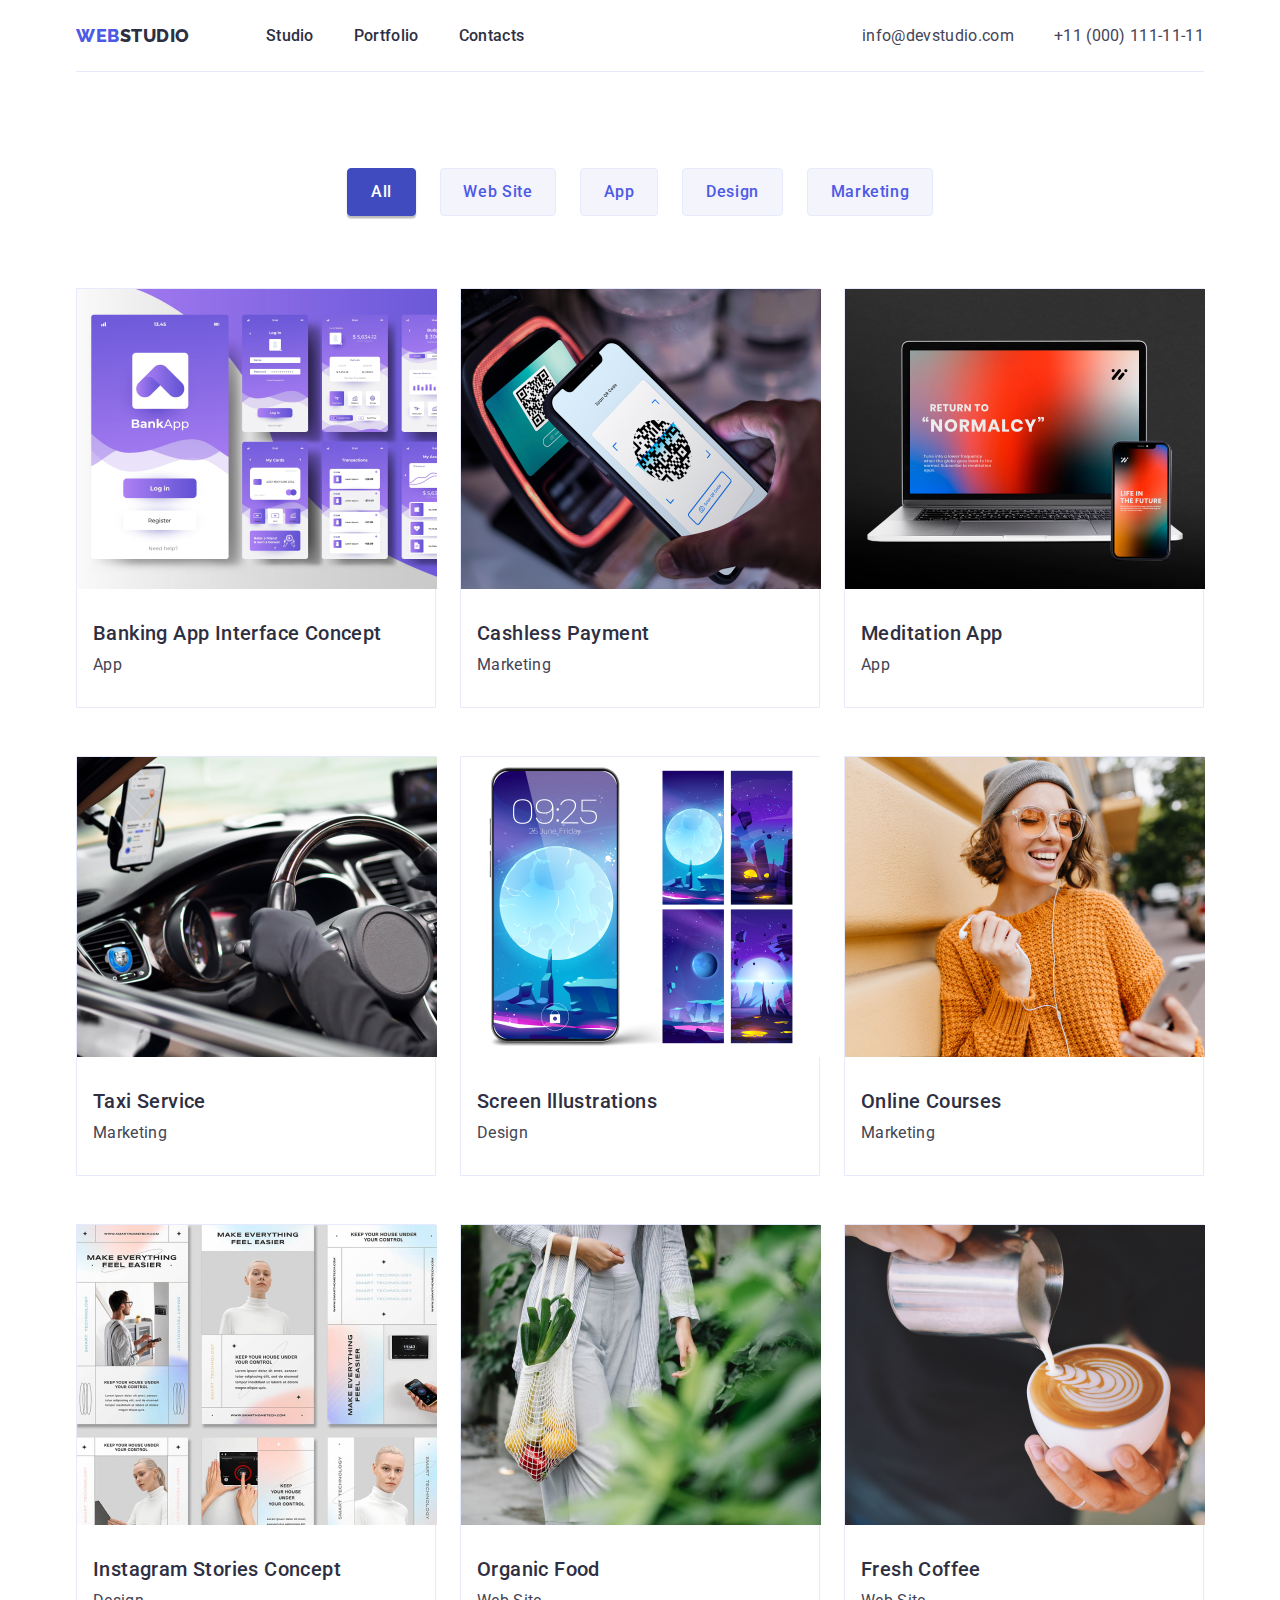
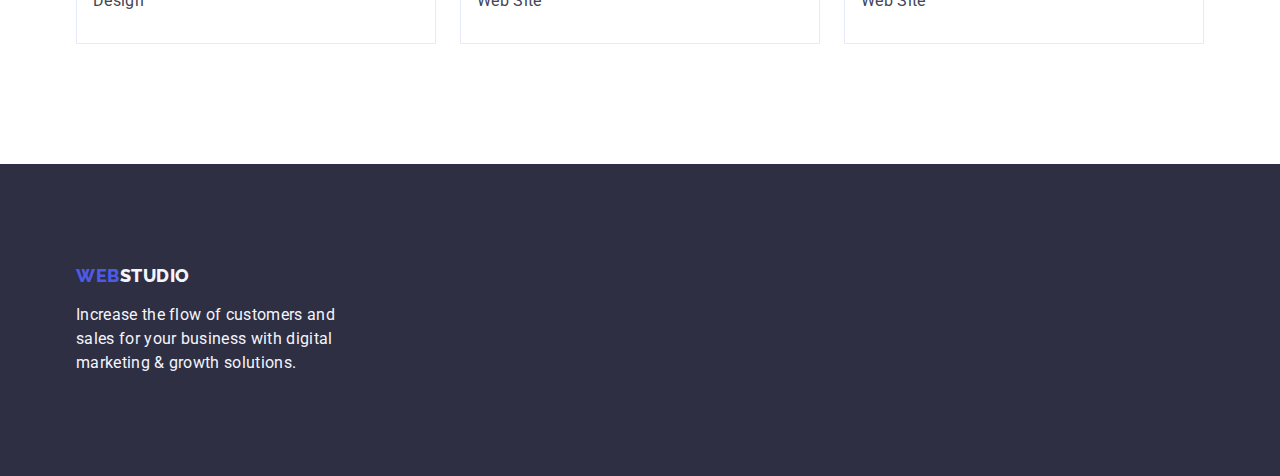
==== portfolio.html @ 5c50197b "init: start task goit-markup-hw-04" ====
<!DOCTYPE html>
<html lang="en">
  <head>
    <meta charset="UTF-8" />
    <meta name="viewport" content="width=device-width, initial-scale=1.0" />
    <meta http-equiv="X-UA-Compatible" content="ie=edge" />
    <title>WebStudio</title>
    <link rel="preconnect" href="https://fonts.googleapis.com" />
    <link rel="preconnect" href="https://fonts.gstatic.com" crossorigin />
    <link
      href="https://fonts.googleapis.com/css2?family=Roboto:ital,wght@0,100;0,300;0,400;0,500;0,700;0,900;1,100;1,300;1,400;1,500;1,700;1,900&display=swap"
      rel="stylesheet"
    />
    <link
      href="https://fonts.googleapis.com/css2?family=Raleway:ital,wght@0,800;1,800&display=swap"
      rel="stylesheet"
    />
    <link rel="stylesheet" href="./css/portfolio.css" />
    <link rel="stylesheet" href="css/modern-normalize.min.css">
  </head>

  <body class="body">
    <header class="top__nav container">
      <nav class="menu__nav">
        <a class="logo link" href="./index.html"
          >Web<span class="logo__part2">Studio</span></a
        >
        <ul class="nav__item list">
          <li>
            <a class="nav__link link" href="./index.html">Studio</a>
          </li>
          <li>
            <a class="nav__link link" href="./portfolio.html">Portfolio</a>
          </li>
          <li>
            <a class="nav__link link" href="">Contacts</a>
          </li>
        </ul>
      </nav>
      <address class="nav__address">
        <ul class="nav__address__item list">
          <li>
            <a class="address__link link" href="mailto:info@devstudio.com"
              >info@devstudio.com</a
            >
          </li>
          <li>
            <a class="address__link link" href="tel:+110001111111"
              >+11 (000) 111-11-11</a
            >
          </li>
        </ul>
      </address>
    </header>

    <main class="main">
      <div class="main__container">
        <h1 hidden>Portfolio</h1>
        <ul class="filters">
          <li class="filters__item filter1">
            <button class="filters__item__btn1 filter__btn" type="button">
              All
            </button>
          </li>
          <li class="filters__item filter2">
            <button class="filters__item__btn2 filter__btn" type="button">
              Web Site
            </button>
          </li>
          <li class="filters__item filter3">
            <button class="filters__item__btn3 filter__btn" type="button">
              App
            </button>
          </li>
          <li class="filters__item filter4">
            <button class="filters__item__btn4 filter__btn" type="button">
              Design
            </button>
          </li>
          <li class="filters__item filter5">
            <button class="filters__item__btn5 filter__btn" type="button">
              Marketing
            </button>
          </li>
        </ul>
        <ul class="row">
          <li class="row__item row__item1">
            <img
              src="portfolio__images/Banking.jpg"
              alt="Banking App Interface Concept"
              width="360"
              height="300"
            />
            <div class="text__container">
              <h3 class="text__h3">Banking App Interface Concept</h3>
              <p class="text__p">App</p>
            </div>
          </li>
          <li class="row__item row__item2">
            <img
              src="portfolio__images/Cashless.jpg"
              alt="Cashless Payment"
              width="360"
              height="300"
            />
            <div class="text__container">
              <h3 class="text__h3">Cashless Payment</h3>
              <p class="text__p">Marketing</p>
            </div>
          </li>
          <li class="row__item row__item3">
            <img
              src="portfolio__images/Meditation.jpg"
              alt="Meditation App"
              width="360"
              height="300"
            />
            <div class="text__container">
              <h3 class="text__h3">Meditation App</h3>
              <p class="text__p">App</p>
            </div>
          </ul>
        <ul class="row">
          </li>
          <li class="row__item row__item4">
            <img
              src="portfolio__images/Taxi.jpg"
              alt="Taxi Service"
              width="360"
              height="300"
            />
            <div class="text__container">
              <h3 class="text__h3">Taxi Service</h3>
              <p class="text__p">Marketing</p>
            </div>
          </li>
          <li class="row__item row__item5">
            <img
              src="portfolio__images/Screen.jpg"
              alt="Screen lllustrations"
              width="360"
              height="300"
            />
            <div class="text__container">
              <h3 class="text__h3">Screen lllustrations</h3>
              <p class="text__p">Design</p>
            </div>
          </li>
          <li class="row__item row__item6">
            <img
              src="portfolio__images/Online.jpg"
              alt="Online Courses"
              width="360"
              height="300"
            />
            <div class="text__container">
              <h3 class="text__h3">Online Courses</h3>
              <p class="text__p">Marketing</p>
            </div>
        </ul>
        <ul class="row">
          </li>
          <li class="row__item row__item7">
            <img
              src="portfolio__images/Instagram.jpg"
              alt="Instagram Storis Concept"
              width="360"
              height="300"
            />
            <div class="text__container">
              <h3 class="text__h3">Instagram Stories Concept</h3>
              <p class="text__p">Design</p>
            </div>
          </li>
          <li class="row__item row__item8">
            <img
              src="portfolio__images/Organic.jpg"
              alt="Organic Food"
              width="360"
              height="300"
            />
            <div class="text__container">
              <h3 class="text__h3">Organic Food</h3>
              <p class="text__p">Web Site</p>
            </div>
          </li>
          <li class="row__item row__item9">
            <img
              src="portfolio__images/Fresh.jpg"
              alt="Fresh Coffee"
              width="360"
              height="300"
            />
            <div class="text__container">
              <h3 class="text__h3">Fresh Coffee</h3>
              <p class="text__p">Web Site</p>
            </div>
          </li>
        </ul>
      </div>
    </main>

 <footer class="footer-bg">
      <div class="container">
        <div class="footer__text_container">
          <a class="logo-footer link" href="./index.html">
            Web<span class="logo__part2-footer">Studio</span>
          </a>
          <p class="footer__text">
            Increase the flow of customers and <br />
            sales for your business with digital <br />
            marketing & growth solutions.
          </p>
        </div>
      </div>
    </footer>
  </body>
</html>
---- css/portfolio.css ----
* {
  margin: 0;
  padding: 0;
  box-sizing: border-box;
}

:root {
  --main-font: "Roboto", sans-serif;
  --logo-font: "Raleway", sans-serif;
  --primary-brand: #4d5ae5;
  --pressed-state: #404bbf;
  --dark: #2e2f42;
  --success: #31d0aa;
  --text: #434455;
  --subtle-text: #8e8f99;
  --accent: #e7e9fc;
  --light: #f4f4fd;
  --modal-overlay: #2e2f42;
  --hero-bg: #2e2f42;
  --white-bg: #fff;
  --modal-bg: #fcfcfc;
  --modal-overlay: rgba(46, 47, 66, 0.4);
  --hero-bg: rgba(46, 47, 66, 0.7);
}
img{
   display: block;
}

ul {
  list-style: none;
}

a {
  text-decoration: none;
}

button {
  border: none;
}

body {
  background-color: var(--white-bg);
  color: var(--text);
  font-family: var(--main-font);
}

.list {
  list-style: none;
}

.link {
  text-decoration: none;
}

.container {
  width: 1128px;
  margin: 0 auto;
}

/*! Nav */

.top__nav {
  height: 72px;
  display: flex;
  justify-content: space-between;
  border-bottom: 1px solid var(--accent);
}

.menu__nav {
  display: flex;
  gap: 76px;
  align-items: center;
}

.nav__item,
.nav__address__item {
  display: flex;
  gap: 40px;
}

.nav__address {
  display: flex;
  align-items: center;
}

.logo {
  font-family: var(--logo-font);
  font-weight: 800;
  font-size: 18px;
  line-height: 1.17;
  letter-spacing: 0.03em;
  color: var(--primary-brand);
  text-transform: uppercase;
}

.logo__part2 {
  color: #2e2f42;
}

.nav__link {
  font-family: var(--main-font);
  color: var(--dark);
  font-size: 16px;
  font-weight: 500;
  line-height: 1.5;
  letter-spacing: 0.02em;
}
.link:hover {
  color: var(--pressed-state);
}
.link:focus {
  color: var(--pressed-state);
}
.address__link {
  color: var(--text);
  font-family: var(--main-font);
  font-style: normal;
  font-weight: 400;
  font-size: 16px;
  line-height: 24px;
  letter-spacing: 0.02em;
}

.hero__bg {
  height: 600px;
  background-color: var(--dark);
}

/*! 
    main
    filter 
*/
.main__container {
  margin-bottom: 120px;
}

.wrapper__filter {
  width: 1128px;
  display: flex;
  justify-content: center;
  margin: 0 auto;
}

.filters {
  display: flex;
  justify-content: center;
  align-items: center;
  margin-top: 96px;
  margin-bottom: 72px;
  gap: 24px;
}

.filter__btn {
  font-family: var(--main-font);
  font-weight: 500;
  font-size: 16px;
  line-height: 24px;
  text-align: center;
  letter-spacing: 0.04em;
  color: var(--primary-brand);
  background: var(--light);
  border: 1px solid #e7e9fc;
  border-radius: 4px;
  cursor: pointer;
}

.filter__btn:hover {
  background: #404bbf;
  box-shadow: 0px 3px 1px rgba(0, 0, 0, 0.1), 0px 2px 1px rgba(0, 0, 0, 0.08),
    0px 2px 2px rgba(0, 0, 0, 0.12);
  color: var(--white-bg);
}

.filters__item__btn1 {
  width: 69px;
  height: 48px;
  background: var(--pressed-state);
  box-shadow: 0px 3px 1px rgba(0, 0, 0, 0.1), 0px 2px 1px rgba(0, 0, 0, 0.08),
    0px 2px 2px rgba(0, 0, 0, 0.12);
  color: var(--white-bg);
  border-color: var(--pressed-state);
  border-radius: 4px;
  pointer-events: none;
}

.filters__item__btn2 {
  width: 116px;
  height: 48px;
}

.filters__item__btn3 {
  width: 78px;
  height: 48px;
}

.filters__item__btn4 {
  width: 101px;
  height: 48px;
}

.filters__item__btn5 {
  width: 126px;
  height: 48px;
}

/*! Row 1 */

.row {
  display: flex;
  justify-content: center;
  align-items: center;
  gap: 24px;
  margin: 0 auto 48px;
}

.wrapper__row1,
.wrapper__row2 {
  width: 1128px;
  height: 420px;
  margin: 0 auto;
  margin-bottom: 48px;
}

.wrapper__row3 {
  width: 1128px;
  height: 420px;
  margin: 0 auto;
}

.row__item {
  width: 360px;
  height: 420px;
  display: flex;
  flex-direction: column;
  gap: 32px;
  background: var(--white-bg);
  border: 1px solid var(--accent);
}

.text__container {
  display: flex;
  flex-direction: column;
  gap: 8px;
  padding: 0 16px;
}

.text__h3 {
  height: 24px;
  font-family: var(--main-font);
  font-weight: 500;
  font-size: 20px;
  line-height: 24px;
  letter-spacing: 0.02em;
  color: var(--dark);
}

.text__p {
  font-family: var(--main-font);
  font-weight: 400;
  font-size: 16px;
  line-height: 24px;
  letter-spacing: 0.02em;
  color: var(--text);
}

/*! Footer */

.footer-bg {
  height: 312px;
  background-color: var(--dark);
  display: flex;
  align-items: center;
}

.logo-footer {
  font-family: "Raleway", sans-serif;
  font-weight: 800;
  font-size: 18px;
  line-height: 1.17;
  letter-spacing: 0.03em;
  color: var(--primary-brand);
  text-transform: uppercase;
}

.logo-footer.link {
  text-decoration: none;
}

.logo__part2-footer {
  color: #f4f4fd;
}

.footer__text {
  color: var(--light);
  font-family: var(--main-font);
  font-weight: 400;
  font-size: 16px;
  line-height: 24px;
  letter-spacing: 0.02em;
}

.footer__text_container {
  display: flex;
  flex-direction: column;
  gap: 16px;
}
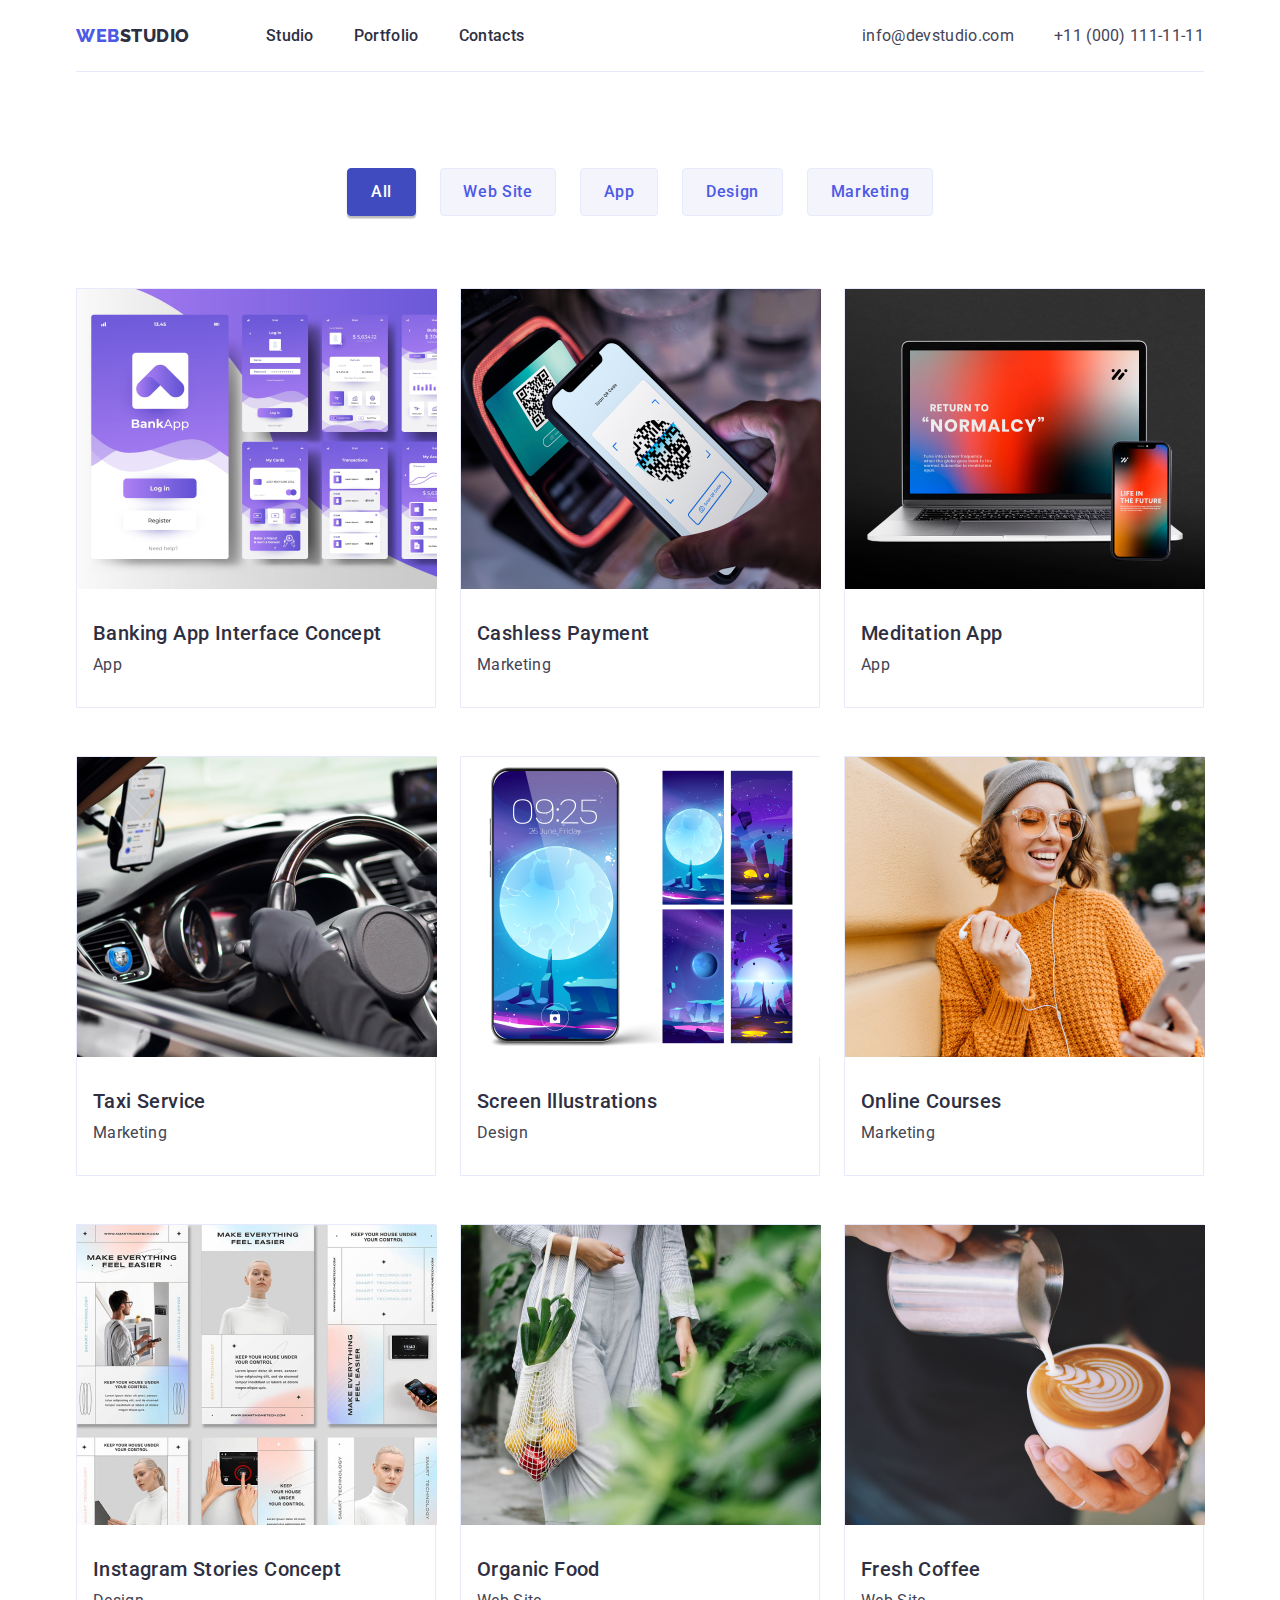
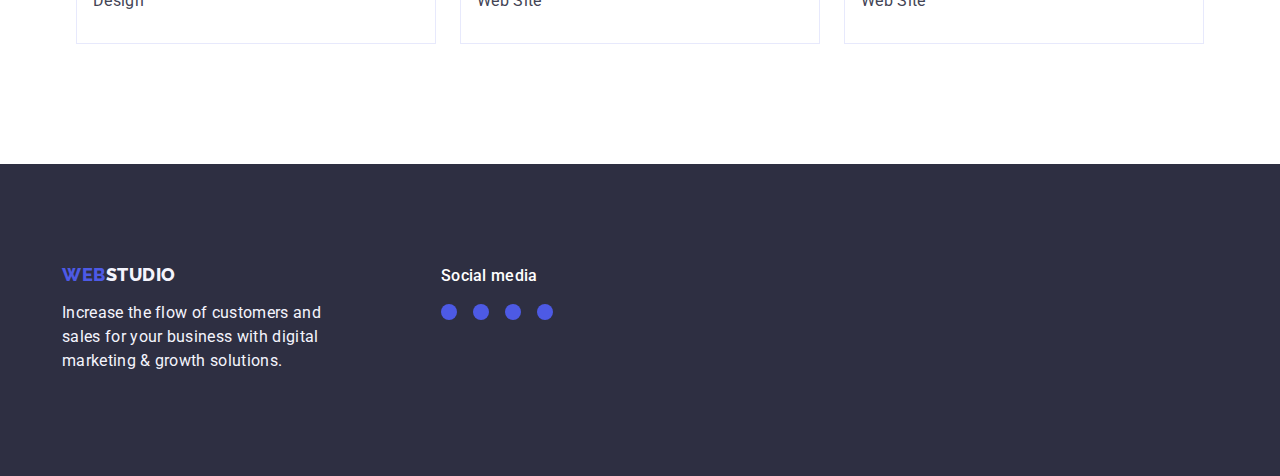
==== commit 3aba4395: "icon portfolio" ====
--- a/portfolio.html
+++ b/portfolio.html
@@ -11,6 +11,10 @@
       href="https://fonts.googleapis.com/css2?family=Roboto:ital,wght@0,100;0,300;0,400;0,500;0,700;0,900;1,100;1,300;1,400;1,500;1,700;1,900&display=swap"
       rel="stylesheet"
     />
+     <link 
+    rel="stylesheet" 
+    href="https://i.icomoon.io/public/temp/19180f4c5b/UntitledProject/style.css"
+    >
     <link
       href="https://fonts.googleapis.com/css2?family=Raleway:ital,wght@0,800;1,800&display=swap"
       rel="stylesheet"
@@ -200,8 +204,8 @@
       </div>
     </main>
 
- <footer class="footer-bg">
-      <div class="container">
+ <footer class="footer__bg">
+      <div class="container__footer">
         <div class="footer__text_container">
           <a class="logo-footer link" href="./index.html">
             Web<span class="logo__part2-footer">Studio</span>
@@ -212,6 +216,31 @@
             marketing & growth solutions.
           </p>
         </div>
+        <div class="footer__social__container">
+          <h3 class="social-heading">Social media</h3>
+          <ul class="icon-cont-footer">
+            <li>
+              <a href="" class="footer-social-list-link">
+                <span class="icon-instagram icon"></span>
+              </a>
+            </li>
+            <li>
+              <a href="" class="footer-social-list-link">
+                <span class="icon-twitter icon"></span>
+              </a>
+            </li>
+            <li>
+              <a href="" class="footer-social-list-link">
+                <span class="icon-facebook icon"></span>
+              </a>
+            </li>
+            <li>
+              <a href="" class="footer-social-list-link">
+                <span class="icon-linkedin2 icon"></span>
+              </a>
+            </li>
+          </ul>
+        </div>
       </div>
     </footer>
   </body>
--- a/css/portfolio.css
+++ b/css/portfolio.css
@@ -57,6 +57,10 @@
   margin: 0 auto;
 }
 
+.icon {
+  font-size: 24px;
+  color: #fff;
+}
 /*! Nav */
 
 .top__nav {
@@ -265,11 +269,19 @@
 
 /*! Footer */
 
-.footer-bg {
+.footer__bg {
   height: 312px;
   background-color: var(--dark);
   display: flex;
   align-items: center;
+}
+
+.container__footer {
+  display: flex;
+  width: 1156px;
+  height: 112px;
+  margin: 0 auto;
+  gap: 120px;
 }
 
 .logo-footer {
@@ -297,10 +309,35 @@
   font-size: 16px;
   line-height: 24px;
   letter-spacing: 0.02em;
-}
-
-.footer__text_container {
+  margin-top: 16px;
+}
+
+.footer__text__container {
   display: flex;
   flex-direction: column;
   gap: 16px;
 }
+.social-heading {
+  font-family: var(--main-font);
+  font-style: normal;
+  font-weight: 500;
+  font-size: 16px;
+  line-height: 24px;
+  letter-spacing: 0.02em;
+  color: #fff;
+}
+.footer-social-list-link {
+  display: block;
+  background-color: #4d5ae5;
+  padding: 8px;
+  border-radius: 50%;
+}
+.icon-cont-footer {
+  display: flex;
+  flex-direction: row;
+  margin-top: 16px;
+  gap: 16px;
+  width: 208px;
+  height: 40px;
+}
+/* END FOOTER SECTION */